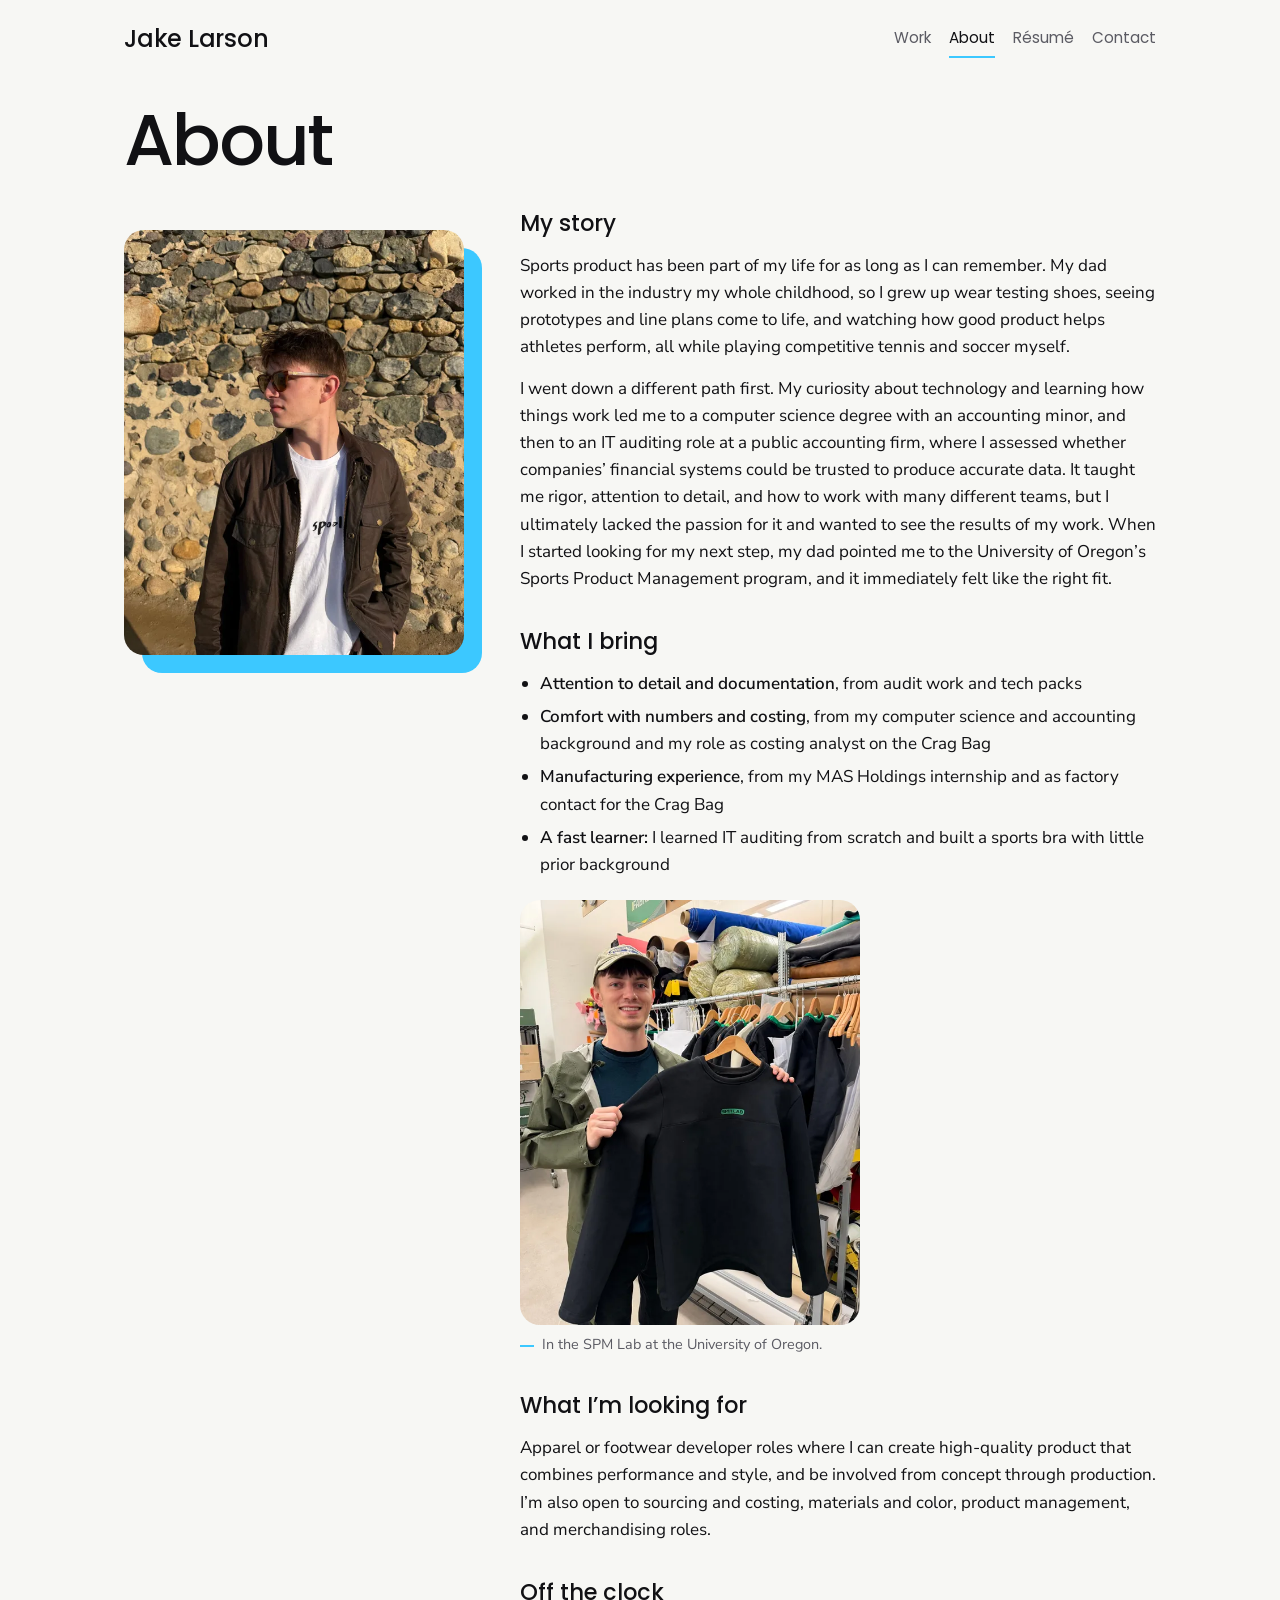
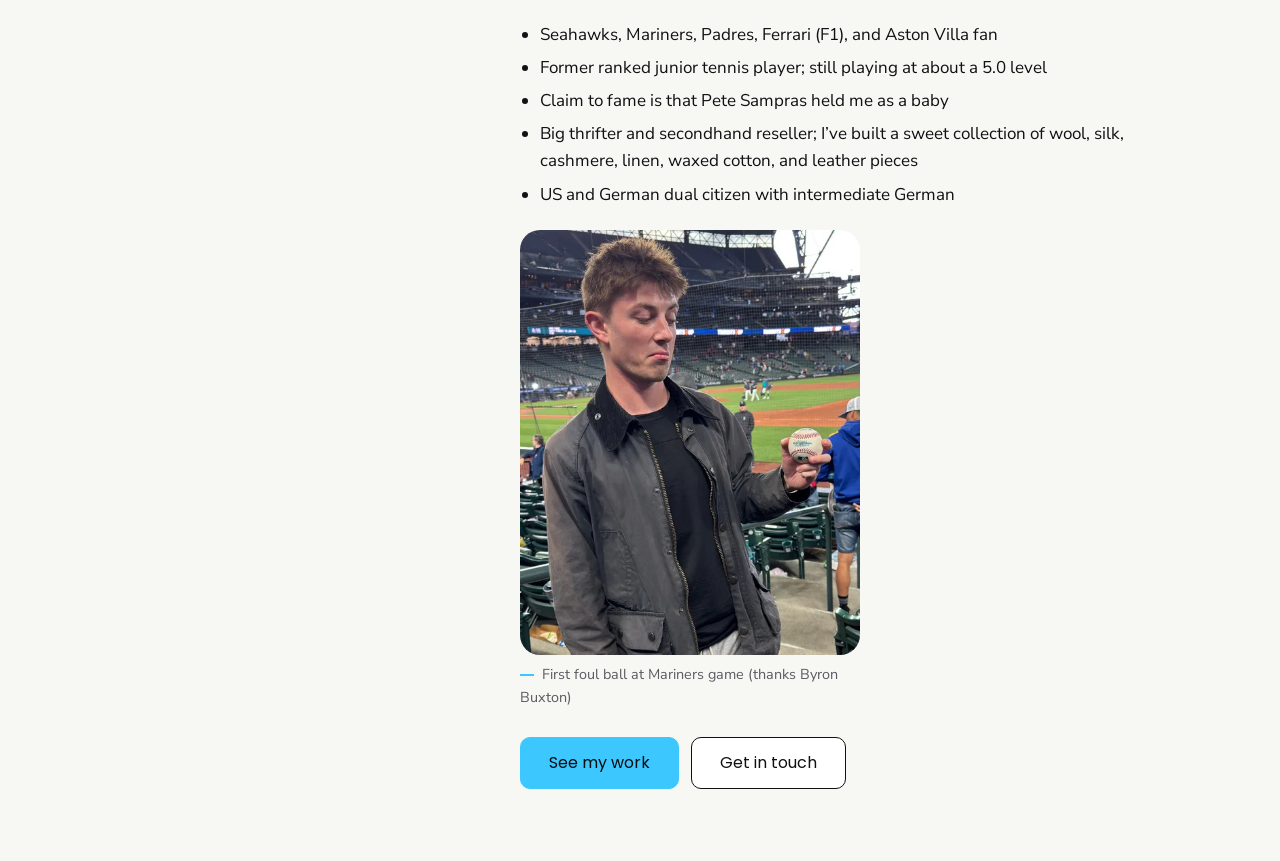
==== about.html @ a939b877 "adding website files first attempt" ====
<!DOCTYPE html>
<html lang="en">
<head>
  <meta charset="utf-8">
  <meta name="viewport" content="width=device-width, initial-scale=1">
  <link rel="icon" href="favicon.svg" type="image/svg+xml">
  <title>About | Jake Larson</title>
  <meta name="description" content="About Jake Larson, Sports Product Management master's student.">
  <link rel="preconnect" href="https://fonts.googleapis.com">
  <link rel="preconnect" href="https://fonts.gstatic.com" crossorigin>
  <link href="https://fonts.googleapis.com/css2?family=Poppins:wght@400;500&family=Nunito+Sans:opsz,wght@6..12,400&display=swap" rel="stylesheet">
  <link rel="stylesheet" href="site.css">
</head>
<body>
  <header class="site-header">
    <a class="site-name" href="index.html">Jake Larson</a>
    <nav class="site-nav" aria-label="Main">
      <a href="work.html">Work</a>
      <a href="about.html" aria-current="page">About</a>
      <a href="resume.html">Résumé</a>
      <a href="contact.html">Contact</a>
    </nav>
  </header>

  <main>
    <h1 class="page-title">About</h1>
    <div class="about">
      <div class="about-photo">
        <img src="images/about-main-600.webp" srcset="images/about-main-600.webp 600w, images/about-main-1000.webp 1000w" sizes="(min-width: 760px) 340px, 100vw" width="600" height="750" alt="Jake Larson in a brown waxed jacket and sunglasses in front of a stone wall">
      </div>
      <div class="about-text">
        <h2 class="first">My story</h2>
        <p>Sports product has been part of my life for as long as I can remember. My dad worked in the industry my whole childhood, so I grew up wear testing shoes, seeing prototypes and line plans come to life, and watching how good product helps athletes perform, all while playing competitive tennis and soccer myself.</p>
        <p>I went down a different path first. My curiosity about technology and learning how things work led me to a computer science degree with an accounting minor, and then to an IT auditing role at a public accounting firm, where I assessed whether companies&rsquo; financial systems could be trusted to produce accurate data. It taught me rigor, attention to detail, and how to work with many different teams, but I ultimately lacked the passion for it and wanted to see the results of my work. When I started looking for my next step, my dad pointed me to the University of Oregon&rsquo;s Sports Product Management program, and it immediately felt like the right fit.</p>
        <h2>What I bring</h2>
        <ul class="facts">
          <li><strong>Attention to detail and documentation</strong>, from audit work and tech packs</li>
          <li><strong>Comfort with numbers and costing</strong>, from my computer science and accounting background and my role as costing analyst on the Crag Bag</li>
          <li><strong>Manufacturing experience</strong>, from my MAS Holdings internship and as factory contact for the Crag Bag</li>
          <li><strong>A fast learner:</strong> I learned IT auditing from scratch and built a sports bra with little prior background</li>
        </ul>
        <figure class="about-fig">
          <img src="images/about-lab-600.webp" srcset="images/about-lab-600.webp 600w, images/about-lab-1000.webp 1000w" sizes="(min-width: 760px) 420px, 100vw" width="600" height="750" loading="lazy" alt="Jake holding up a black SPM Lab crewneck in a workroom with fabric rolls and sample racks">
          <figcaption>In the SPM Lab at the University of Oregon.</figcaption>
        </figure>
        <h2>What I&rsquo;m looking for</h2>
        <p>Apparel or footwear developer roles where I can create high-quality product that combines performance and style, and be involved from concept through production. I&rsquo;m also open to sourcing and costing, materials and color, product management, and merchandising roles.</p>
        <h2>Off the clock</h2>
        <ul class="facts">
          <li>Seahawks, Mariners, Padres, Ferrari (F1), and Aston Villa fan</li>
          <li>Former ranked junior tennis player; still playing at about a 5.0 level</li>
          <li>Claim to fame is that Pete Sampras held me as a baby</li>
          <li>Big thrifter and secondhand reseller; I&rsquo;ve built a sweet collection of wool, silk, cashmere, linen, waxed cotton, and leather pieces</li>
          <li>US and German dual citizen with intermediate German</li>
        </ul>
        <figure class="about-fig">
          <img src="images/about-ballpark-500.webp" srcset="images/about-ballpark-500.webp 500w, images/about-ballpark-900.webp 900w" sizes="(min-width: 760px) 420px, 100vw" width="500" height="625" loading="lazy" alt="Jake at a Mariners game holding a baseball">
          <figcaption>First foul ball at Mariners game (thanks Byron Buxton)</figcaption>
        </figure>
        <div class="about-actions">
          <a class="btn-pill btn-pill--fill" href="work.html">See my work</a>
          <a class="btn-pill" href="contact.html">Get in touch</a>
        </div>
      </div>
    </div>
  </main>
</body>
</html>
---- site.css ----
/* Shared styles for inner pages (Work, case studies) */
:root {
  --ink: #111114;
  --muted: #5b5b63;
  --line: #dcdcd8;
  --accent: #0b7fb0;
  --pop: #3cc8ff;
  --pop-ink: #0b0b0f;
  --pop-text: #0b7fb0;
  --pop-soft: #e3f6ff;
  --cyan: var(--accent);
  --lavender: #111114;
  --lavender-soft: #ffffff;
  --bg: #f7f7f4;
  --margin: 24px;
  --radius: 20px;
}
* { box-sizing: border-box; margin: 0; }
html { -webkit-text-size-adjust: 100%; }
body {
  background: var(--bg);
  color: var(--ink);
  font-family: "Nunito Sans", "Avenir Next", Avenir, system-ui, sans-serif;
  font-size: 1.0625rem;
  line-height: 1.6;
}
img { display: block; max-width: 100%; height: auto; }
a { color: inherit; }
.poppins, h1, h2, h3, .site-name, .chip, .btn { font-family: "Poppins", system-ui, sans-serif; }

/* Header */
.site-header {
  max-width: 1080px;
  margin: 0 auto;
  padding: 20px var(--margin);
  display: flex;
  align-items: center;
  justify-content: space-between;
  gap: 16px;
}
.site-name {
  font-weight: 500;
  font-size: 1.5rem;
  letter-spacing: -0.02em;
  text-decoration: none;
}
.site-nav { display: flex; gap: 18px; font-family: "Poppins", system-ui, sans-serif; font-size: 0.95rem; }
.site-nav a { text-decoration: none; padding: 6px 0; border-bottom: 2px solid transparent; color: var(--muted); }
.site-nav a:hover { color: var(--ink); }
.site-nav a[aria-current="page"] { border-bottom-color: var(--pop); color: var(--ink); }
@media (max-width: 560px) {
  .site-header { flex-wrap: wrap; row-gap: 4px; }
  .site-nav { width: 100%; gap: 20px; }
}

main { max-width: 1080px; margin: 0 auto; padding: 8px var(--margin) 72px; }

/* Page intro */
.page-title {
  font-weight: 500;
  font-size: clamp(2.5rem, 11vw, 4.5rem);
  line-height: 1.05;
  letter-spacing: -0.02em;
  margin-top: 16px;
}
.page-intro { color: var(--muted); max-width: 52ch; margin-top: 12px; }

/* Project grid */
.grid {
  list-style: none;
  padding: 0;
  margin-top: 36px;
  display: grid;
  gap: 36px;
}
@media (min-width: 760px) { .grid { grid-template-columns: 1fr 1fr; gap: 48px 40px; } }

.card { text-decoration: none; display: block; }
.card-media {
  border-radius: var(--radius);
  overflow: hidden;
  aspect-ratio: 4 / 3;
  background: var(--lavender-soft);
}
.card-media { border: 1px solid #ebe9f3; }
.card-media img { width: 100%; height: 100%; object-fit: contain; transition: transform .35s ease; }
.card:hover .card-media img { transform: scale(1.03); }
.card:focus-visible { outline: 3px solid var(--ink); outline-offset: 6px; border-radius: var(--radius); }
.chips { display: flex; flex-wrap: wrap; gap: 8px; margin-top: 16px; }
.chip {
  font-size: 0.75rem;
  padding: 3px 10px;
  border-radius: 6px;
  border: 1px solid var(--line);
  color: var(--muted);
  letter-spacing: 0.02em;
  line-height: 1.5;
}
.chip--fill { background: var(--pop-soft); border-color: var(--pop-soft); color: var(--ink); }
.card h2 { font-weight: 500; font-size: 1.5rem; line-height: 1.25; margin-top: 12px; }
.card p { color: var(--muted); margin-top: 6px; }
.card .role { color: var(--ink); font-size: 0.95rem; margin-top: 8px; }
.card .role span { font-family: "Poppins", system-ui, sans-serif; font-size: 0.75rem; text-transform: uppercase; letter-spacing: 0.06em; color: var(--muted); margin-right: 6px; }
.card .more { display: inline-block; margin-top: 10px; font-family: "Poppins", system-ui, sans-serif; font-size: 0.95rem; border-bottom: 1.5px solid var(--accent); color: var(--accent); }

/* Placeholder art (delete once real images exist) */
.ph {
  width: 100%; height: 100%;
  display: grid; place-items: center; text-align: center; padding: 16px;
  font-family: "Poppins", system-ui, sans-serif; font-size: 0.95rem; color: #6a6480;
  background: linear-gradient(135deg, var(--lavender-soft), #e3f7ff);
}
.ph-note {
  margin-top: 20px; padding: 12px 16px; border-radius: 14px;
  background: #fff8db; font-size: 0.95rem;
}

/* Case study */
.back { display: inline-block; margin-top: 8px; font-family: "Poppins", system-ui, sans-serif; font-size: 0.95rem; text-decoration: none; }
.back:hover { text-decoration: underline; }
.cs-header { max-width: 760px; }
.cs-header .page-title { font-size: clamp(2.2rem, 9vw, 3.75rem); }
.cs-summary { font-size: 1.2rem; margin-top: 14px; }
.meta {
  display: grid; grid-template-columns: 1fr 1fr; gap: 16px 24px;
  margin-top: 28px; padding: 20px; border-radius: var(--radius);
  background: var(--lavender-soft);
}
@media (min-width: 760px) { .meta { grid-template-columns: repeat(4, 1fr); } }
.meta dt { font-family: "Poppins", system-ui, sans-serif; font-size: 0.8rem; color: var(--muted); text-transform: uppercase; letter-spacing: 0.06em; }
.meta dd { margin: 2px 0 0; }
.hero { margin-top: 32px; border-radius: var(--radius); overflow: hidden; aspect-ratio: 16 / 9; }
.cs-body { max-width: 720px; margin-top: 48px; display: grid; gap: 44px; }
.cs-body h2 { font-weight: 500; font-size: 1.6rem; line-height: 1.25; margin-bottom: 10px; }
.cs-body h2 span { color: var(--accent); margin-right: 8px; }
.cs-body p + p { margin-top: 12px; }
.figure { margin-top: 18px; }
.figure .frame { border-radius: 16px; overflow: hidden; aspect-ratio: 16 / 10; }
.figure figcaption { font-size: 0.9rem; color: var(--muted); margin-top: 8px; }
.takeaways { padding-left: 1.2em; }
.takeaways li + li { margin-top: 6px; }

.next {
  margin-top: 64px; display: flex; align-items: center; justify-content: space-between; gap: 16px;
  padding: 22px 26px; border-radius: 12px; background: var(--pop); color: var(--pop-ink);
  text-decoration: none; font-family: "Poppins", system-ui, sans-serif; font-size: 1.05rem;
}
.next:hover { filter: brightness(0.94); }

@media (prefers-reduced-motion: reduce) { .card-media img { transition: none; } }

/* Case study hero: full slide, never cropped */
.cs-hero { margin-top: 32px; border-radius: var(--radius); overflow: hidden; border: 1px solid #ebe9f3; }
.cs-hero img { width: 100%; height: auto; }
.hero-cap { font-size: 0.9rem; color: var(--muted); margin-top: 8px; }
.meta dd { overflow-wrap: anywhere; }
.btn-pdf {
  display: inline-flex; align-items: center; gap: 10px; flex-wrap: wrap;
  margin-top: 32px; min-height: 52px; padding: 12px 24px; border-radius: 10px;
  border: 1.5px solid var(--ink); text-decoration: none;
  font-family: "Poppins", system-ui, sans-serif; font-size: 1.05rem;
}
.btn-pdf span { font-size: 0.8rem; color: var(--muted); }
.btn-pdf:hover { background: var(--lavender-soft); }

/* About */
.about { display: grid; gap: 32px; margin-top: 28px; }
@media (min-width: 760px) { .about { grid-template-columns: 340px 1fr; gap: 56px; align-items: start; } }
.about-photo img { width: 100%; aspect-ratio: 4 / 5; object-fit: cover; object-position: 50% 30%; border-radius: var(--radius); }
@media (max-width: 759px) { .about-photo img { aspect-ratio: 1 / 1; } }
.about-text { max-width: 640px; }
.about-text p + p { margin-top: 14px; }
.about-text .lead { font-size: 1.2rem; }
.about-text h2 { font-weight: 500; font-size: 1.4rem; margin: 32px 0 10px; }
.facts { padding-left: 1.2em; }
.facts li + li { margin-top: 6px; }

/* Pill buttons */
.about-actions { display: flex; flex-wrap: wrap; gap: 12px; margin-top: 28px; }
.btn-pill {
  display: inline-flex; align-items: center; justify-content: center; min-height: 52px; padding: 12px 28px;
  border-radius: 10px; border: 1.5px solid var(--ink); text-decoration: none;
  font-family: "Poppins", system-ui, sans-serif; font-size: 1rem;
}
.btn-pill:hover { background: var(--lavender-soft); }
.btn-pill--fill, .btn-pill--pop { background: var(--pop); border-color: var(--pop); color: var(--pop-ink); }
.btn-pill--fill:hover, .btn-pill--pop:hover { background: var(--pop); filter: brightness(0.94); }

/* Résumé */
.resume-preview { display: block; max-width: 800px; margin-top: 28px; border: 1px solid #ebe9f3; border-radius: 12px; overflow: hidden; box-shadow: 0 6px 24px rgba(20, 16, 40, .06); }
.resume-preview img { width: 100%; height: auto; }

/* Contact */
.contact-list { list-style: none; padding: 0; margin-top: 32px; display: grid; gap: 14px; max-width: 640px; }
.contact-list li { padding: 18px 22px; border-radius: var(--radius); background: var(--lavender-soft); display: grid; gap: 2px; }
.contact-label { font-family: "Poppins", system-ui, sans-serif; font-size: 0.8rem; text-transform: uppercase; letter-spacing: 0.06em; color: var(--muted); }
.contact-link { font-family: "Poppins", system-ui, sans-serif; font-size: 1.15rem; overflow-wrap: anywhere; }
a.contact-link { text-decoration: none; border-bottom: 1.5px solid var(--accent); color: var(--accent); justify-self: start; }
.about-text h2.first { margin-top: 0; }
.facts strong { font-weight: 600; }
.about-fig { margin: 22px 0 0; max-width: 420px; }
.about-fig img { width: 100%; height: auto; border-radius: var(--radius); }
.about-fig figcaption { font-size: 0.9rem; color: var(--muted); margin-top: 8px; }
@media (min-width: 760px) {
  .about-photo { position: sticky; top: 24px; }
  .about-fig { max-width: 340px; }
}

/* Refinements */
.site-name { letter-spacing: -0.01em; }
.page-title { letter-spacing: -0.03em; }
.card-media, .cs-hero, .resume-preview { border-color: var(--line); }
.card-media { border-radius: 14px; }
.card h2 { font-size: 1.35rem; }

/* Cyan offset block behind feature photos */
.about-photo { position: relative; }
.about-photo::before {
  content: ""; position: absolute; inset: 14px -10px -14px 10px;
  background: var(--pop); border-radius: var(--radius); z-index: -1;
}
.about-photo img { position: relative; }
@media (min-width: 760px) { .about-photo::before { inset: 18px -18px -18px 18px; } }
.about-fig figcaption::before { content: ""; display: inline-block; width: 14px; height: 2px; background: var(--pop); vertical-align: middle; margin-right: 8px; }

/* Off-white page: white panels get a hairline border */
.meta, .contact-list li { border: 1px solid var(--line); }
.btn-pill:not(.btn-pill--fill):not(.btn-pill--pop), .btn-pdf { background: #fff; }
.btn-pill:not(.btn-pill--fill):not(.btn-pill--pop):hover, .btn-pdf:hover { background: var(--pop-soft); }
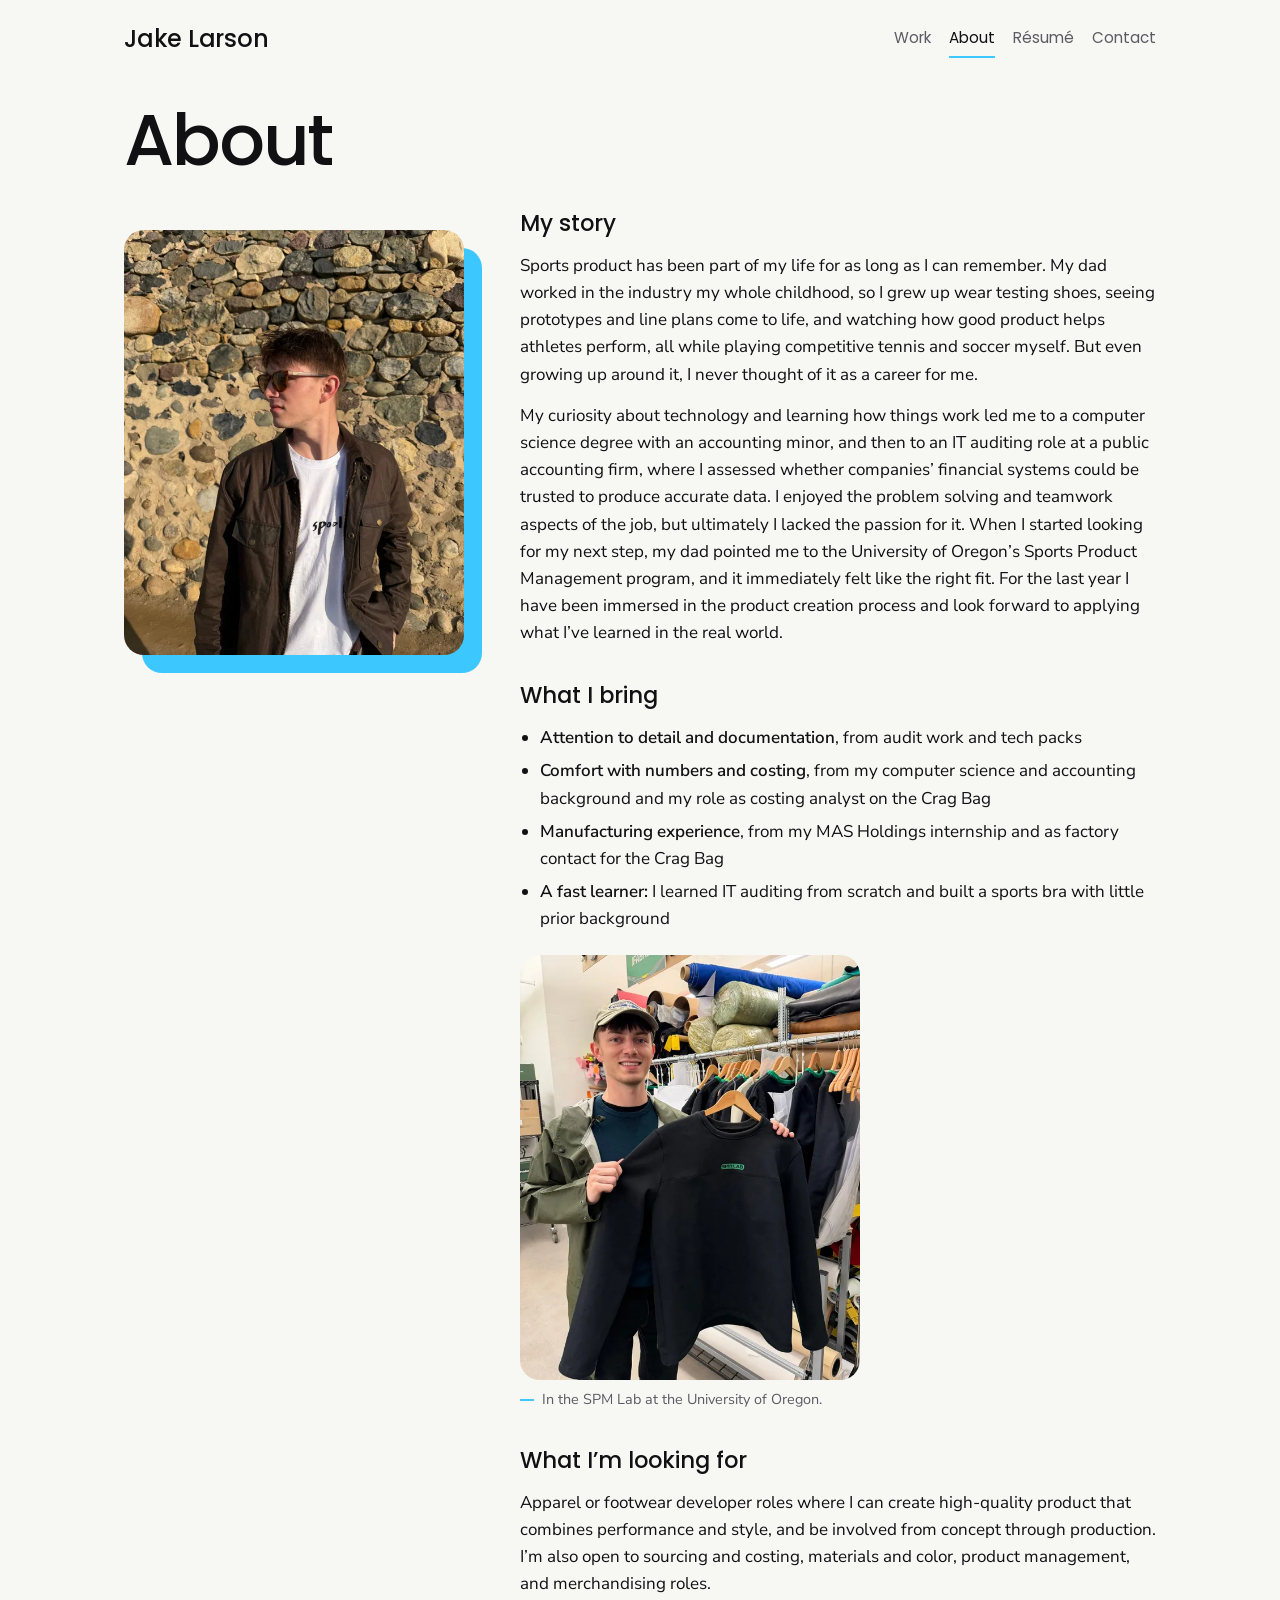
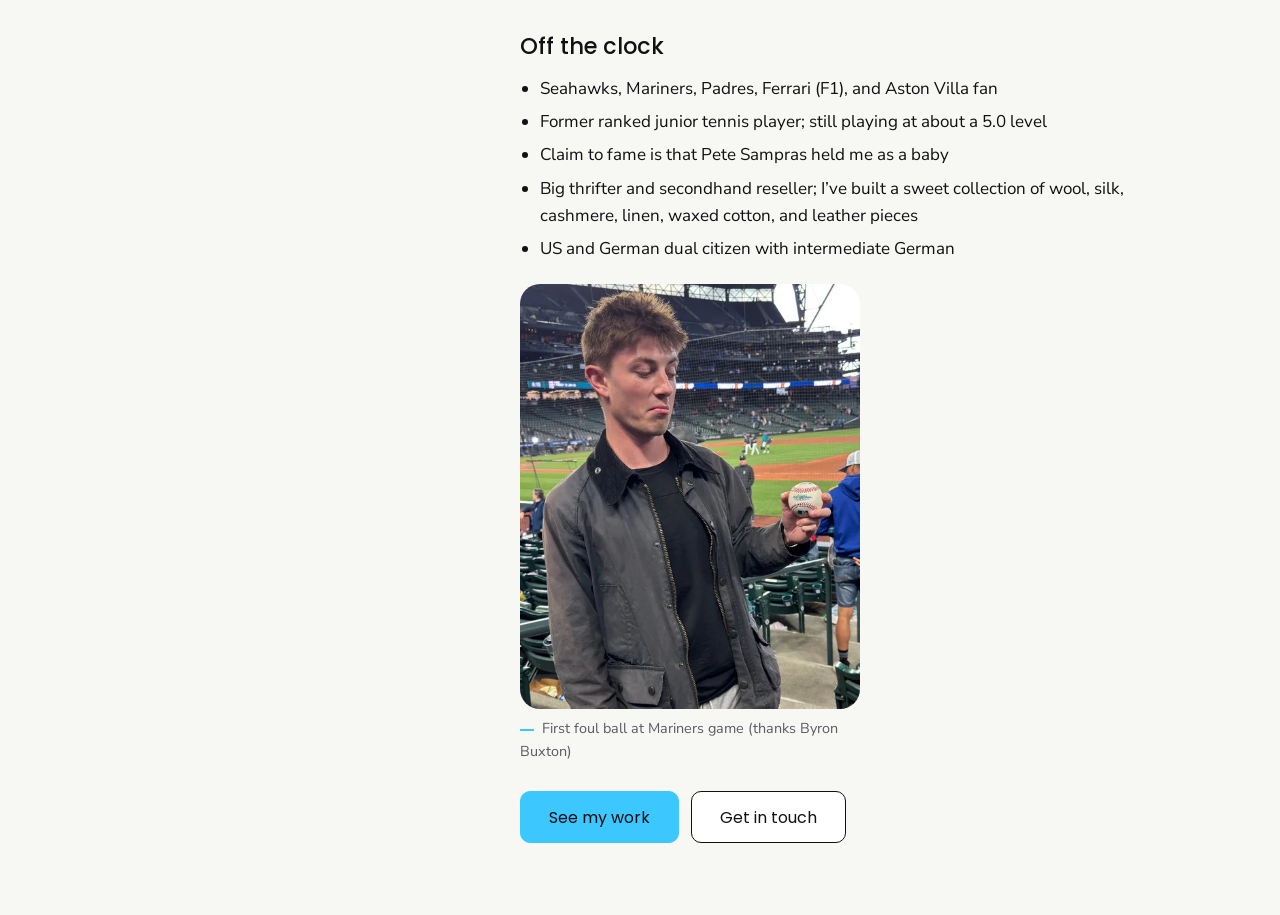
==== commit 1fcd5bab: "changed my story in about" ====
--- a/about.html
+++ b/about.html
@@ -30,8 +30,8 @@
       </div>
       <div class="about-text">
         <h2 class="first">My story</h2>
-        <p>Sports product has been part of my life for as long as I can remember. My dad worked in the industry my whole childhood, so I grew up wear testing shoes, seeing prototypes and line plans come to life, and watching how good product helps athletes perform, all while playing competitive tennis and soccer myself.</p>
-        <p>I went down a different path first. My curiosity about technology and learning how things work led me to a computer science degree with an accounting minor, and then to an IT auditing role at a public accounting firm, where I assessed whether companies&rsquo; financial systems could be trusted to produce accurate data. It taught me rigor, attention to detail, and how to work with many different teams, but I ultimately lacked the passion for it and wanted to see the results of my work. When I started looking for my next step, my dad pointed me to the University of Oregon&rsquo;s Sports Product Management program, and it immediately felt like the right fit.</p>
+        <p>Sports product has been part of my life for as long as I can remember. My dad worked in the industry my whole childhood, so I grew up wear testing shoes, seeing prototypes and line plans come to life, and watching how good product helps athletes perform, all while playing competitive tennis and soccer myself. But even growing up around it, I never thought of it as a career for me.</p>
+        <p>My curiosity about technology and learning how things work led me to a computer science degree with an accounting minor, and then to an IT auditing role at a public accounting firm, where I assessed whether companies&rsquo; financial systems could be trusted to produce accurate data. I enjoyed the problem solving and teamwork aspects of the job, but ultimately I lacked the passion for it. When I started looking for my next step, my dad pointed me to the University of Oregon&rsquo;s Sports Product Management program, and it immediately felt like the right fit. For the last year I have been immersed in the product creation process and look forward to applying what I&rsquo;ve learned in the real world.</p>
         <h2>What I bring</h2>
         <ul class="facts">
           <li><strong>Attention to detail and documentation</strong>, from audit work and tech packs</li>
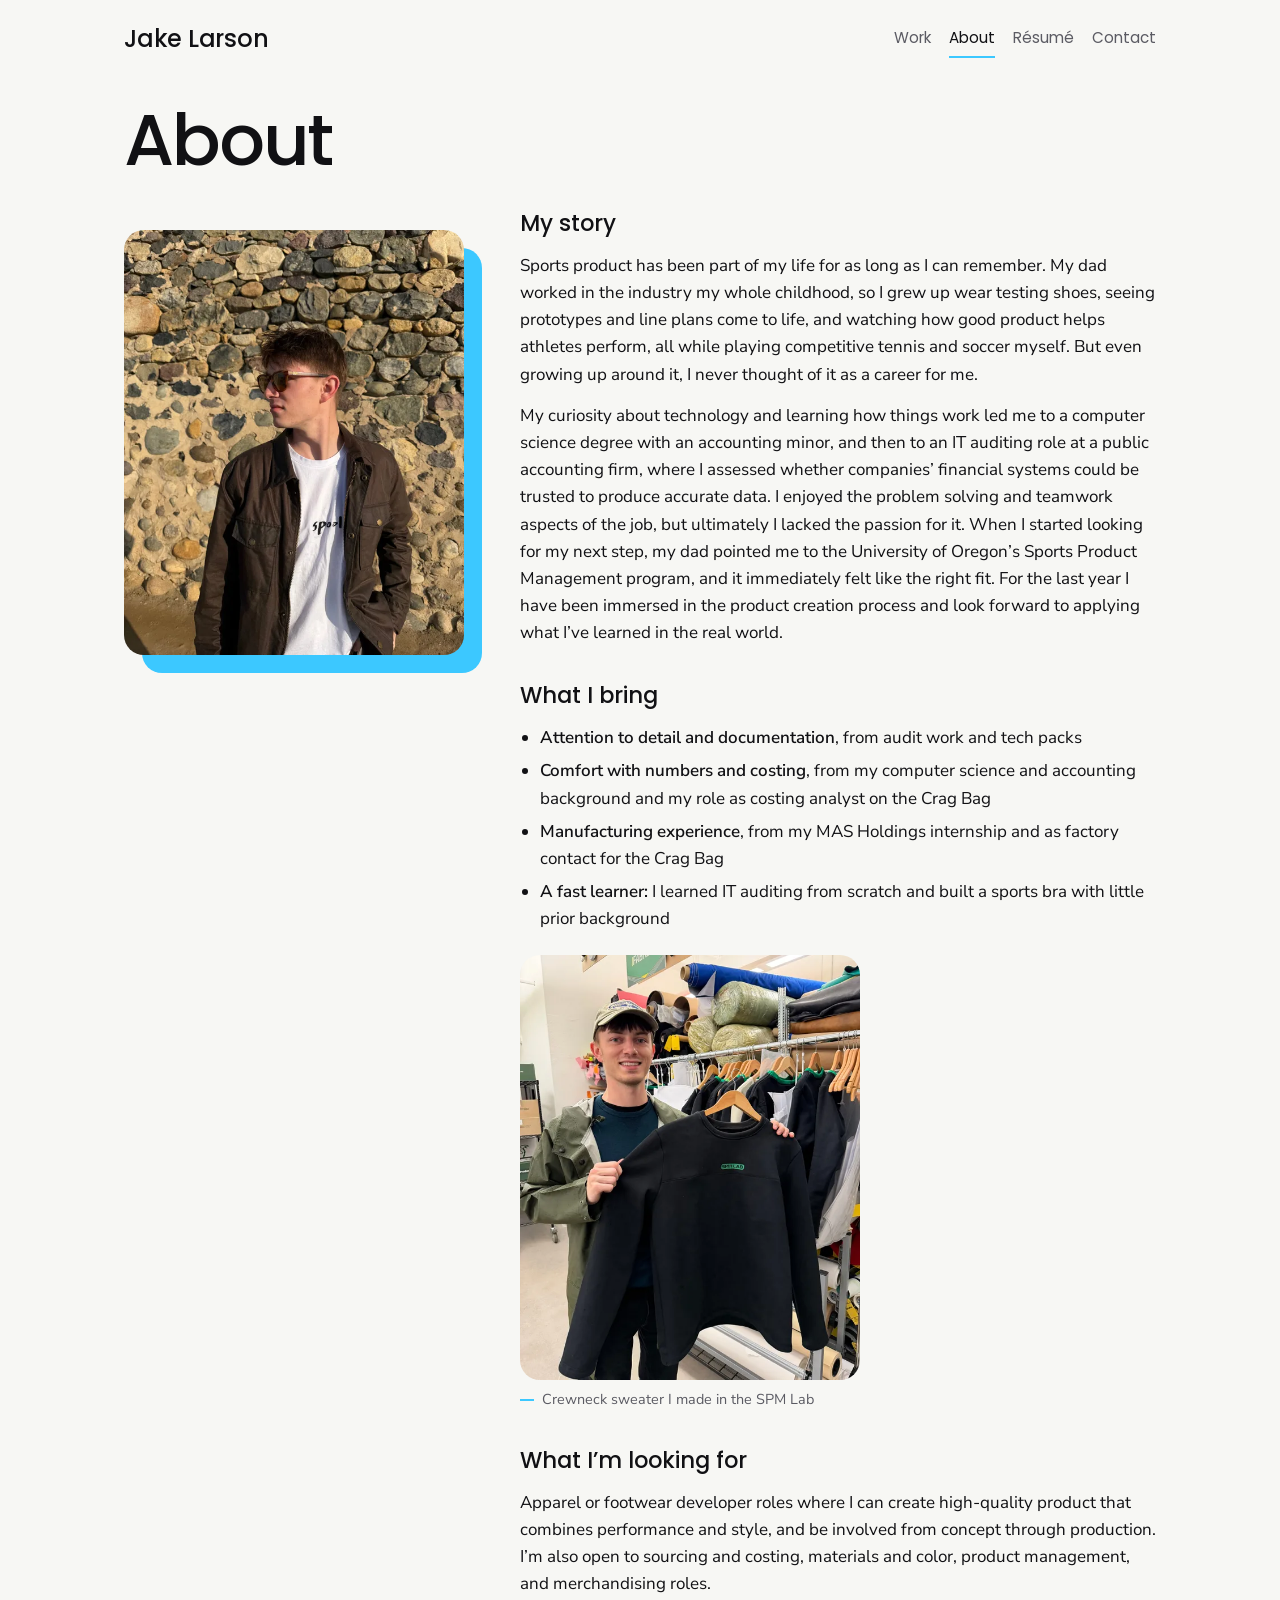
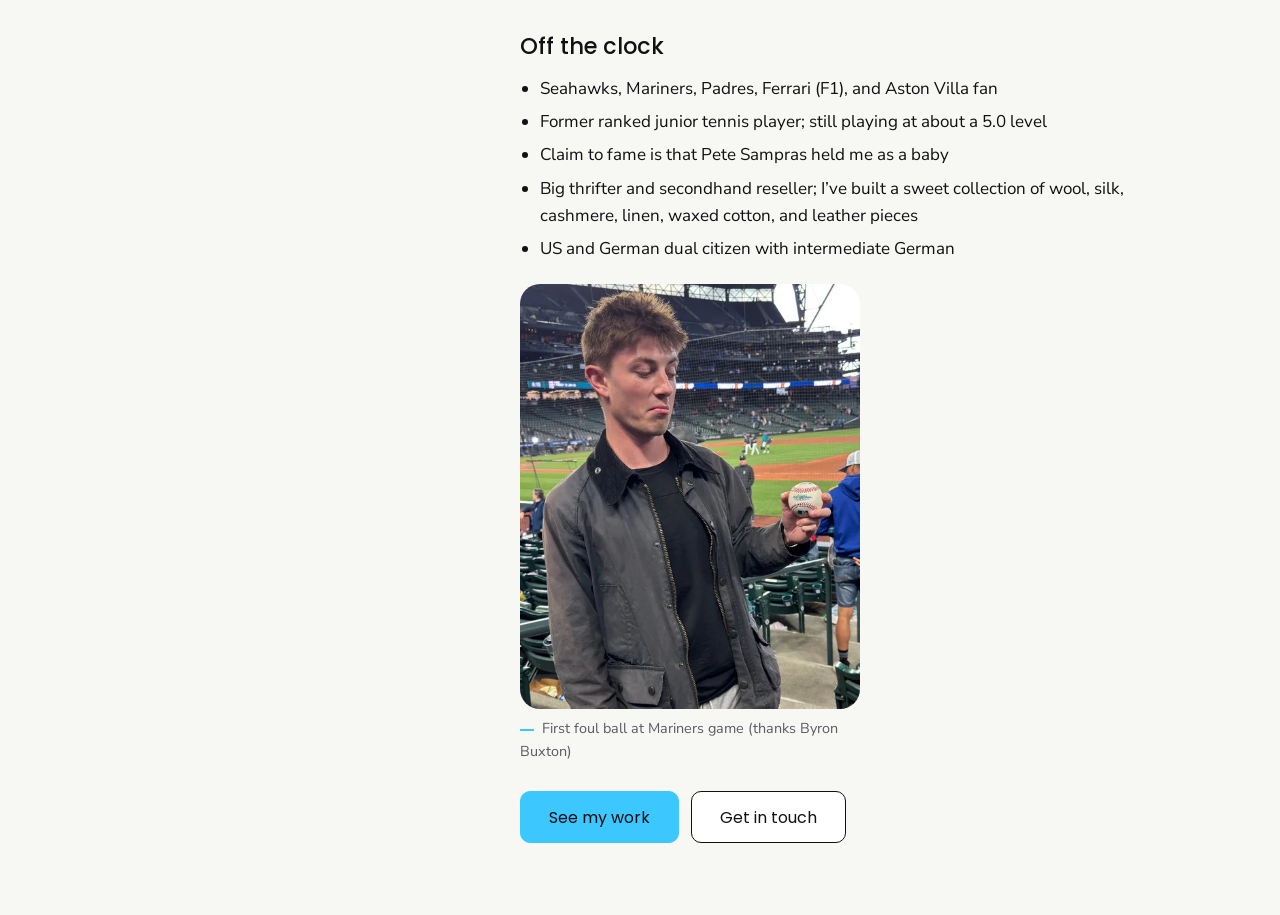
==== commit 896448fb: "changed caption of sweater" ====
--- a/about.html
+++ b/about.html
@@ -40,8 +40,8 @@
           <li><strong>A fast learner:</strong> I learned IT auditing from scratch and built a sports bra with little prior background</li>
         </ul>
         <figure class="about-fig">
-          <img src="images/about-lab-600.webp" srcset="images/about-lab-600.webp 600w, images/about-lab-1000.webp 1000w" sizes="(min-width: 760px) 420px, 100vw" width="600" height="750" loading="lazy" alt="Jake holding up a black SPM Lab crewneck in a workroom with fabric rolls and sample racks">
-          <figcaption>In the SPM Lab at the University of Oregon.</figcaption>
+          <img src="images/about-lab-600.webp" srcset="images/about-lab-600.webp 600w, images/about-lab-1000.webp 1000w" sizes="(min-width: 760px) 420px, 100vw" width="600" height="750" loading="lazy" alt="Jake holding up a black crewneck sweater he made in a workroom with fabric rolls and sample racks">
+          <figcaption>Crewneck sweater I made in the SPM Lab</figcaption>
         </figure>
         <h2>What I&rsquo;m looking for</h2>
         <p>Apparel or footwear developer roles where I can create high-quality product that combines performance and style, and be involved from concept through production. I&rsquo;m also open to sourcing and costing, materials and color, product management, and merchandising roles.</p>
